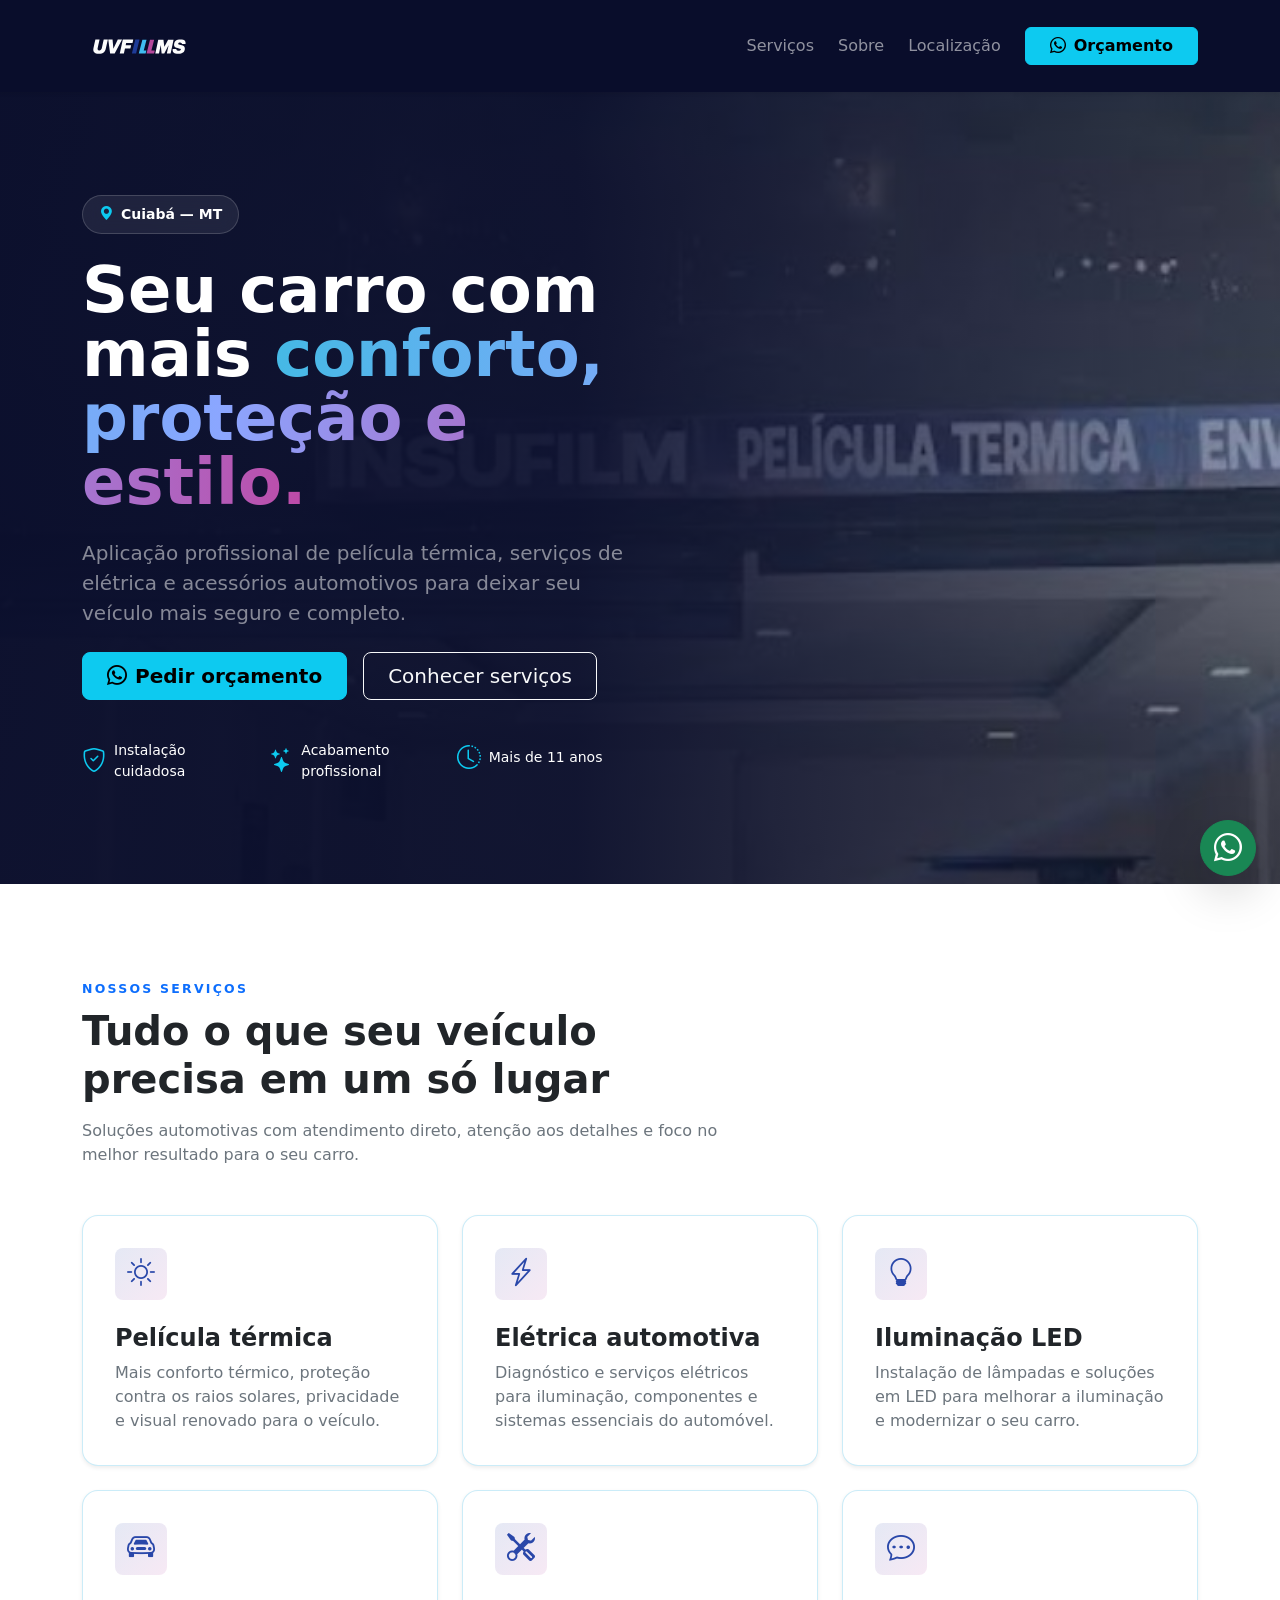
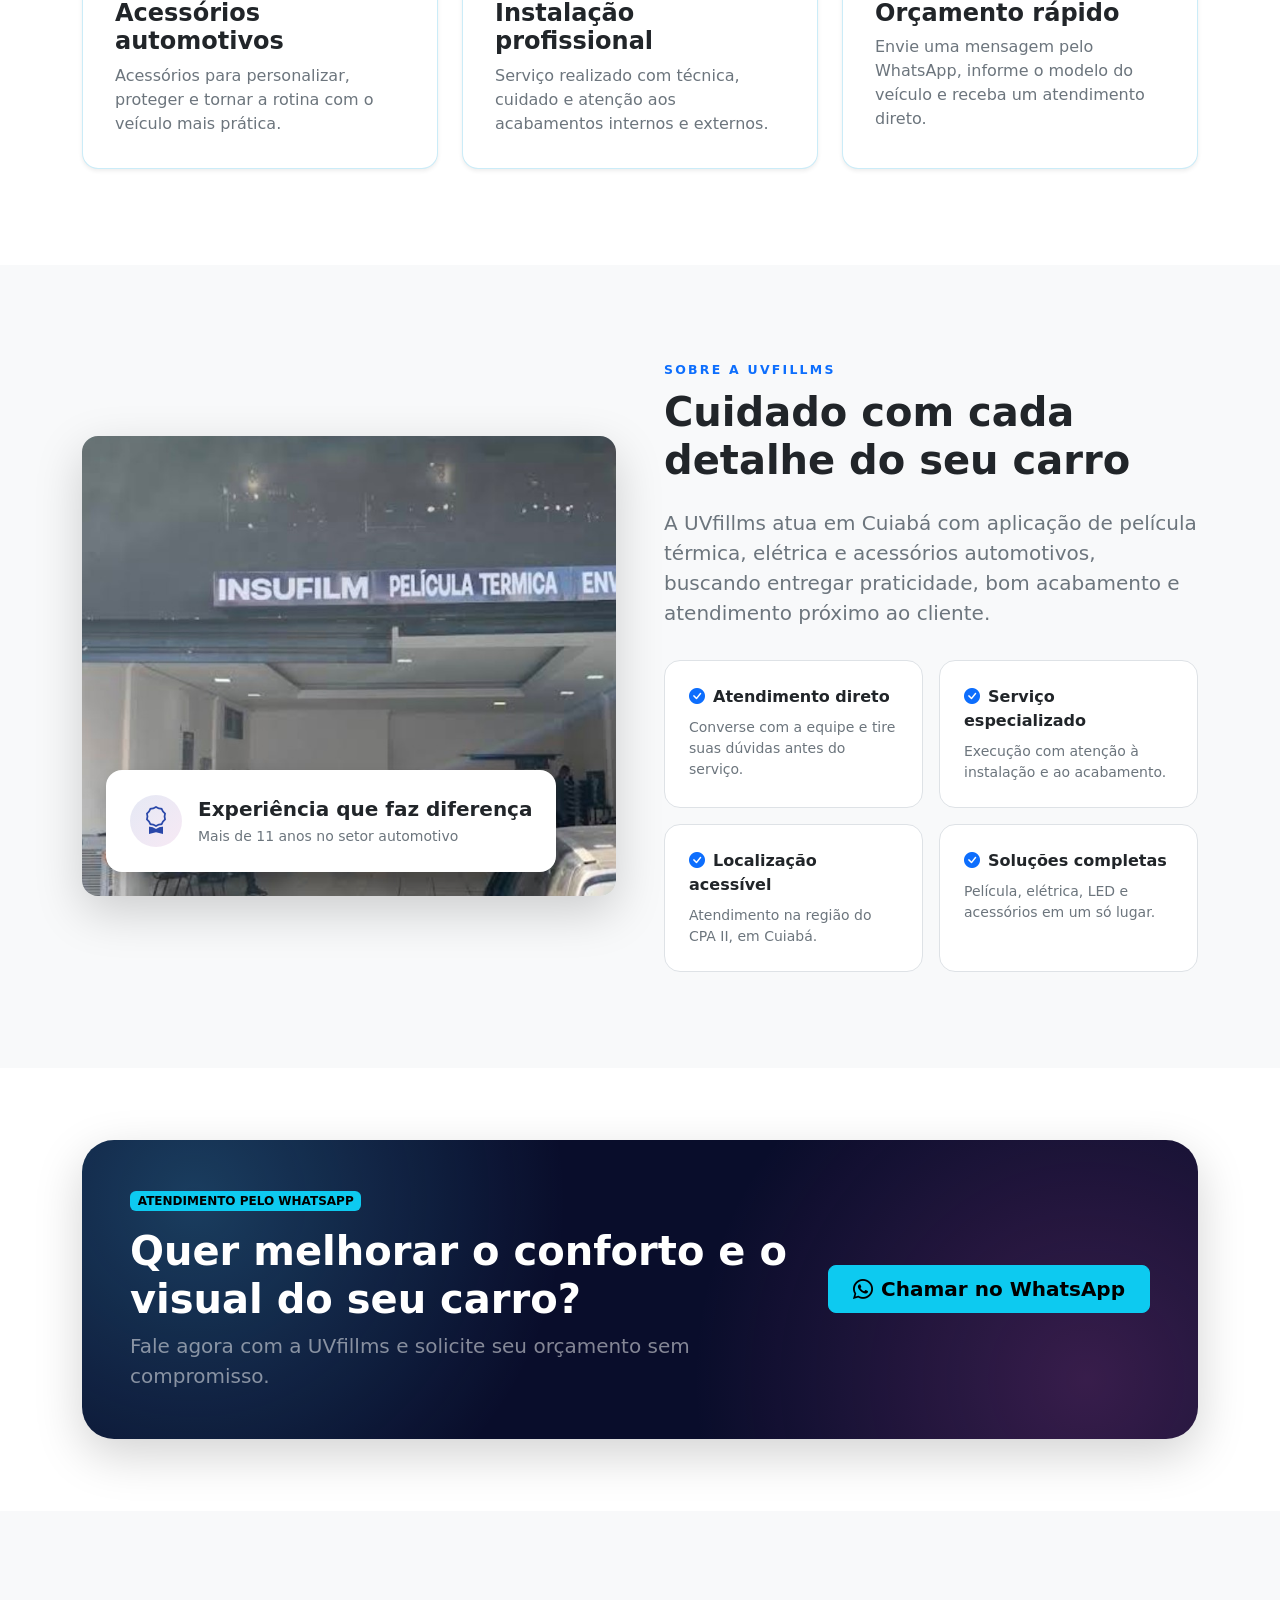
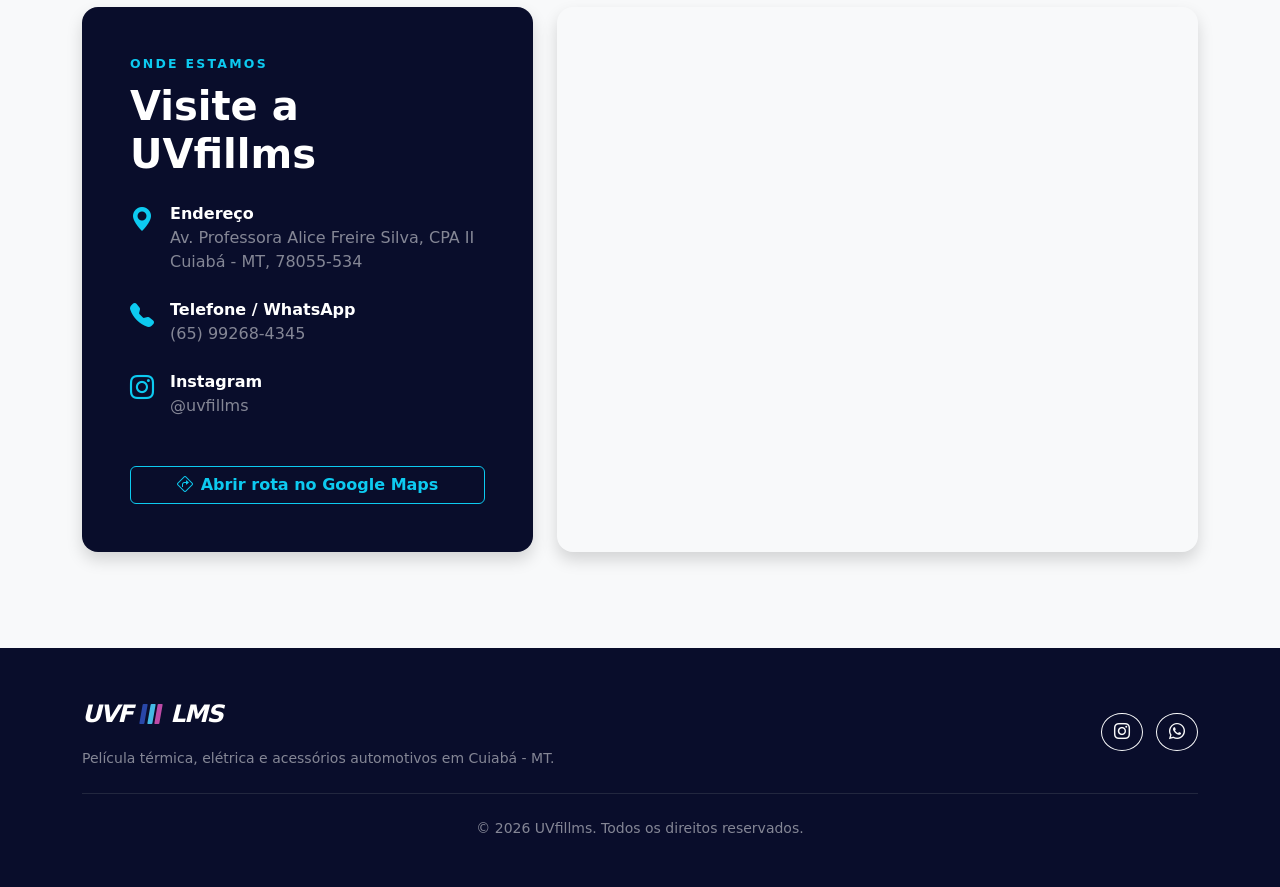
==== index.html @ c80cb38b "feat: add initial HTML structure for UVfillms website with responsive design and service details" ====
<!doctype html>
<html lang="pt-BR">

<head>
  <meta charset="utf-8">
  <meta name="viewport" content="width=device-width, initial-scale=1">
  <meta name="description"
    content="UVfillms — aplicação de película térmica, elétrica e acessórios automotivos em Cuiabá - MT.">
  <meta name="theme-color" content="#090d2b">
  <title>UVfillms | Película Térmica e Elétrica Automotiva</title>

  <link rel="preconnect" href="https://cdn.jsdelivr.net">
  <link href="https://cdn.jsdelivr.net/npm/bootstrap@5.3.3/dist/css/bootstrap.min.css" rel="stylesheet">
  <link href="https://cdn.jsdelivr.net/npm/bootstrap-icons@1.11.3/font/bootstrap-icons.min.css" rel="stylesheet">

  <style>
    :root {
      --uv-dark: #090d2b;
      --uv-blue: #2947a9;
      --uv-cyan: #45b9e5;
      --uv-purple: #bd4aa7;
      --uv-light: #f7f9ff;
    }

    html {
      scroll-behavior: smooth;
    }

    body {
      font-family: system-ui, -apple-system, "Segoe UI", sans-serif;
    }

    section {
      scroll-margin-top: 84px;
    }

    .bg-uv-dark {
      background-color: var(--uv-dark) !important;
    }

    .text-uv-cyan {
      color: var(--uv-cyan) !important;
    }

    .text-uv-purple {
      color: var(--uv-purple) !important;
    }

    .border-uv {
      border-color: rgba(69, 185, 229, .28) !important;
    }

    .btn-uv {
      --bs-btn-color: #fff;
      --bs-btn-bg: var(--uv-blue);
      --bs-btn-border-color: var(--uv-blue);
      --bs-btn-hover-color: #fff;
      --bs-btn-hover-bg: #213a8f;
      --bs-btn-hover-border-color: #213a8f;
      --bs-btn-active-bg: #1c327b;
      --bs-btn-active-border-color: #1c327b;
    }

    .brand-mark {
      display: inline-flex;
      align-items: center;
      gap: .55rem;
    }

    .brand-word {
      color: #fff;
      font-weight: 800;
      letter-spacing: -.06em;
      font-style: italic;
    }

    .brand-bars {
      display: inline-flex;
      gap: .16rem;
      transform: skew(-10deg);
    }

    .brand-bars span {
      display: block;
      width: .32rem;
      height: 1.25rem;
      border-radius: .05rem;
    }

    .brand-bars span:nth-child(1) {
      background: var(--uv-blue);
    }

    .brand-bars span:nth-child(2) {
      background: var(--uv-cyan);
    }

    .brand-bars span:nth-child(3) {
      background: var(--uv-purple);
    }

    .hero {
      min-height: 88vh;
      background:
        linear-gradient(90deg, rgba(9, 13, 43, .97) 0%, rgba(9, 13, 43, .92) 45%, rgba(9, 13, 43, .38) 100%),
        url('assets/fachada.jpeg') center 42% / cover no-repeat;
    }

    .hero-badge {
      background: rgba(255, 255, 255, .08);
      border: 1px solid rgba(255, 255, 255, .16);
      backdrop-filter: blur(10px);
    }

    .gradient-text {
      background: linear-gradient(90deg, var(--uv-cyan), #8ba6ff, var(--uv-purple));
      -webkit-background-clip: text;
      background-clip: text;
      color: transparent;
    }

    .section-kicker {
      letter-spacing: .18em;
      font-size: .78rem;
    }

    .service-card,
    .feature-card {
      transition: transform .25s ease, box-shadow .25s ease, border-color .25s ease;
    }

    .service-card:hover,
    .feature-card:hover {
      transform: translateY(-6px);
      box-shadow: 0 1rem 2.5rem rgba(9, 13, 43, .12) !important;
      border-color: rgba(69, 185, 229, .55) !important;
    }

    .icon-box {
      width: 3.25rem;
      height: 3.25rem;
      display: inline-flex;
      align-items: center;
      justify-content: center;
      background: linear-gradient(135deg, rgba(41, 71, 169, .12), rgba(189, 74, 167, .12));
      color: var(--uv-blue);
    }

    .photo-card img {
      height: 460px;
      object-fit: cover;
    }

    .cta-panel {
      background:
        radial-gradient(circle at 10% 20%, rgba(69, 185, 229, .28), transparent 36%),
        radial-gradient(circle at 90% 80%, rgba(189, 74, 167, .26), transparent 38%),
        var(--uv-dark);
    }

    .map-frame {
      min-height: 390px;
    }

    .whatsapp-float {
      z-index: 1080;
    }

    @media (max-width: 991.98px) {
      .hero {
        min-height: auto;
        background:
          linear-gradient(rgba(9, 13, 43, .88), rgba(9, 13, 43, .94)),
          url('assets/fachada.jpeg') center / cover no-repeat;
      }

      .photo-card img {
        height: 330px;
      }
    }
  </style>
</head>

<body class="bg-body-tertiary">

  <nav class="navbar navbar-expand-lg navbar-dark bg-uv-dark sticky-top shadow-sm" aria-label="Navegação principal">
    <div class="container py-2">
      <a class="navbar-brand brand-mark" href="#inicio" aria-label="UVfillms - início">
        <!-- <span class="brand-word fs-4">UVF</span>
        <span class="brand-bars" aria-hidden="true"><span></span><span></span><span></span></span>
        <span class="brand-word fs-4">LMS</span> -->
        <!-- srcset="./assets/logo.svg 1x, ./assets/logo-hd.svg 2x" -->
        <img src="./assets/logo_adobe_svg.svg" alt="Logotipo da empresa UVVfillms" height="50" />
      </a>
      <button class="navbar-toggler border-0" type="button" data-bs-toggle="collapse" data-bs-target="#menu"
        aria-controls="menu" aria-expanded="false" aria-label="Abrir menu">
        <span class="navbar-toggler-icon"></span>
      </button>
      <div class="collapse navbar-collapse" id="menu">
        <ul class="navbar-nav ms-auto align-items-lg-center gap-lg-2">
          <li class="nav-item"><a class="nav-link" href="#servicos">Serviços</a></li>
          <li class="nav-item"><a class="nav-link" href="#sobre">Sobre</a></li>
          <li class="nav-item"><a class="nav-link" href="#localizacao">Localização</a></li>
          <li class="nav-item ms-lg-2 mt-3 mt-lg-0">
            <a class="btn btn-info fw-semibold px-4"
              href="https://wa.me/5565992684345?text=Olá%2C%20vim%20pelo%20site%20da%20UVfillms%20e%20gostaria%20de%20um%20orçamento."
              target="_blank" rel="noopener">
              <i class="bi bi-whatsapp me-2"></i>Orçamento
            </a>
          </li>
        </ul>
      </div>
    </div>
  </nav>

  <main>
    <section id="inicio" class="hero d-flex align-items-center text-white">
      <div class="container py-5">
        <div class="row py-lg-5">
          <div class="col-lg-7 col-xl-6">
            <span class="hero-badge d-inline-flex align-items-center rounded-pill px-3 py-2 mb-4 small fw-semibold">
              <i class="bi bi-geo-alt-fill text-info me-2"></i>Cuiabá — MT
            </span>
            <h1 class="display-3 fw-bold lh-1 mb-4">Seu carro com mais <span class="gradient-text">conforto, proteção e
                estilo.</span></h1>
            <p class="lead text-white-50 mb-4">Aplicação profissional de película térmica, serviços de elétrica e
              acessórios automotivos para deixar seu veículo mais seguro e completo.</p>
            <div class="d-flex flex-column flex-sm-row gap-3">
              <a class="btn btn-info btn-lg fw-bold px-4"
                href="https://wa.me/5565992684345?text=Olá%2C%20quero%20solicitar%20um%20orçamento%20na%20UVfillms."
                target="_blank" rel="noopener">
                <i class="bi bi-whatsapp me-2"></i>Pedir orçamento
              </a>
              <a class="btn btn-outline-light btn-lg px-4" href="#servicos">Conhecer serviços</a>
            </div>
            <div class="row g-3 mt-4">
              <div class="col-12 col-sm-4">
                <div class="d-flex align-items-center"><i class="bi bi-shield-check fs-4 text-info me-2"></i><span
                    class="small">Instalação cuidadosa</span></div>
              </div>
              <div class="col-12 col-sm-4">
                <div class="d-flex align-items-center"><i class="bi bi-stars fs-4 text-info me-2"></i><span
                    class="small">Acabamento profissional</span></div>
              </div>
              <div class="col-12 col-sm-4">
                <div class="d-flex align-items-center"><i class="bi bi-clock-history fs-4 text-info me-2"></i><span
                    class="small">Mais de 11 anos</span></div>
              </div>
            </div>
          </div>
        </div>
      </div>
    </section>

    <section id="servicos" class="py-5 bg-white">
      <div class="container py-lg-5">
        <div class="row align-items-end mb-5">
          <div class="col-lg-7">
            <p class="section-kicker text-uppercase text-primary fw-bold mb-2">Nossos serviços</p>
            <h2 class="display-6 fw-bold mb-3">Tudo o que seu veículo precisa em um só lugar</h2>
            <p class="text-secondary mb-0">Soluções automotivas com atendimento direto, atenção aos detalhes e foco no
              melhor resultado para o seu carro.</p>
          </div>
        </div>

        <div class="row g-4">
          <div class="col-md-6 col-xl-4">
            <article class="card service-card h-100 border-uv shadow-sm rounded-4 p-2">
              <div class="card-body p-4">
                <span class="icon-box rounded-3 mb-4"><i class="bi bi-sun fs-3"></i></span>
                <h3 class="h4 fw-bold">Película térmica</h3>
                <p class="text-secondary mb-0">Mais conforto térmico, proteção contra os raios solares, privacidade e
                  visual renovado para o veículo.</p>
              </div>
            </article>
          </div>
          <div class="col-md-6 col-xl-4">
            <article class="card service-card h-100 border-uv shadow-sm rounded-4 p-2">
              <div class="card-body p-4">
                <span class="icon-box rounded-3 mb-4"><i class="bi bi-lightning-charge fs-3"></i></span>
                <h3 class="h4 fw-bold">Elétrica automotiva</h3>
                <p class="text-secondary mb-0">Diagnóstico e serviços elétricos para iluminação, componentes e sistemas
                  essenciais do automóvel.</p>
              </div>
            </article>
          </div>
          <div class="col-md-6 col-xl-4">
            <article class="card service-card h-100 border-uv shadow-sm rounded-4 p-2">
              <div class="card-body p-4">
                <span class="icon-box rounded-3 mb-4"><i class="bi bi-lightbulb fs-3"></i></span>
                <h3 class="h4 fw-bold">Iluminação LED</h3>
                <p class="text-secondary mb-0">Instalação de lâmpadas e soluções em LED para melhorar a iluminação e
                  modernizar o seu carro.</p>
              </div>
            </article>
          </div>
          <div class="col-md-6 col-xl-4">
            <article class="card service-card h-100 border-uv shadow-sm rounded-4 p-2">
              <div class="card-body p-4">
                <span class="icon-box rounded-3 mb-4"><i class="bi bi-car-front fs-3"></i></span>
                <h3 class="h4 fw-bold">Acessórios automotivos</h3>
                <p class="text-secondary mb-0">Acessórios para personalizar, proteger e tornar a rotina com o veículo
                  mais prática.</p>
              </div>
            </article>
          </div>
          <div class="col-md-6 col-xl-4">
            <article class="card service-card h-100 border-uv shadow-sm rounded-4 p-2">
              <div class="card-body p-4">
                <span class="icon-box rounded-3 mb-4"><i class="bi bi-tools fs-3"></i></span>
                <h3 class="h4 fw-bold">Instalação profissional</h3>
                <p class="text-secondary mb-0">Serviço realizado com técnica, cuidado e atenção aos acabamentos internos
                  e externos.</p>
              </div>
            </article>
          </div>
          <div class="col-md-6 col-xl-4">
            <article class="card service-card h-100 border-uv shadow-sm rounded-4 p-2">
              <div class="card-body p-4">
                <span class="icon-box rounded-3 mb-4"><i class="bi bi-chat-dots fs-3"></i></span>
                <h3 class="h4 fw-bold">Orçamento rápido</h3>
                <p class="text-secondary mb-0">Envie uma mensagem pelo WhatsApp, informe o modelo do veículo e receba um
                  atendimento direto.</p>
              </div>
            </article>
          </div>
        </div>
      </div>
    </section>

    <section id="sobre" class="py-5">
      <div class="container py-lg-5">
        <div class="row g-5 align-items-center">
          <div class="col-lg-6">
            <div class="position-relative photo-card">
              <img src="assets/fachada.jpeg" class="img-fluid w-100 rounded-4 shadow-lg"
                alt="Fachada da UVfillms em Cuiabá" loading="lazy">
              <div class="position-absolute bottom-0 start-0 m-3 m-md-4 bg-white rounded-4 shadow p-3 p-md-4">
                <div class="d-flex align-items-center gap-3">
                  <span class="icon-box rounded-circle flex-shrink-0"><i class="bi bi-award fs-3"></i></span>
                  <div><strong class="d-block fs-5">Experiência que faz diferença</strong><span
                      class="text-secondary small">Mais de 11 anos no setor automotivo</span></div>
                </div>
              </div>
            </div>
          </div>
          <div class="col-lg-6">
            <p class="section-kicker text-uppercase text-primary fw-bold mb-2">Sobre a UVfillms</p>
            <h2 class="display-6 fw-bold mb-4">Cuidado com cada detalhe do seu carro</h2>
            <p class="text-secondary fs-5">A UVfillms atua em Cuiabá com aplicação de película térmica, elétrica e
              acessórios automotivos, buscando entregar praticidade, bom acabamento e atendimento próximo ao cliente.
            </p>
            <div class="row g-3 mt-3">
              <div class="col-sm-6">
                <div class="feature-card bg-white border rounded-4 p-4 h-100"><i
                    class="bi bi-check-circle-fill text-primary me-2"></i><strong>Atendimento direto</strong>
                  <p class="small text-secondary mb-0 mt-2">Converse com a equipe e tire suas dúvidas antes do serviço.
                  </p>
                </div>
              </div>
              <div class="col-sm-6">
                <div class="feature-card bg-white border rounded-4 p-4 h-100"><i
                    class="bi bi-check-circle-fill text-primary me-2"></i><strong>Serviço especializado</strong>
                  <p class="small text-secondary mb-0 mt-2">Execução com atenção à instalação e ao acabamento.</p>
                </div>
              </div>
              <div class="col-sm-6">
                <div class="feature-card bg-white border rounded-4 p-4 h-100"><i
                    class="bi bi-check-circle-fill text-primary me-2"></i><strong>Localização acessível</strong>
                  <p class="small text-secondary mb-0 mt-2">Atendimento na região do CPA II, em Cuiabá.</p>
                </div>
              </div>
              <div class="col-sm-6">
                <div class="feature-card bg-white border rounded-4 p-4 h-100"><i
                    class="bi bi-check-circle-fill text-primary me-2"></i><strong>Soluções completas</strong>
                  <p class="small text-secondary mb-0 mt-2">Película, elétrica, LED e acessórios em um só lugar.</p>
                </div>
              </div>
            </div>
          </div>
        </div>
      </div>
    </section>

    <section class="py-5 bg-white">
      <div class="container py-lg-4">
        <div class="cta-panel rounded-5 text-white p-4 p-md-5 shadow-lg overflow-hidden">
          <div class="row align-items-center g-4">
            <div class="col-lg-8">
              <span class="badge text-bg-info mb-3">ATENDIMENTO PELO WHATSAPP</span>
              <h2 class="display-6 fw-bold">Quer melhorar o conforto e o visual do seu carro?</h2>
              <p class="lead text-white-50 mb-0">Fale agora com a UVfillms e solicite seu orçamento sem compromisso.</p>
            </div>
            <div class="col-lg-4 text-lg-end">
              <a class="btn btn-info btn-lg fw-bold px-4"
                href="https://wa.me/5565992684345?text=Olá%2C%20vim%20pelo%20site%20e%20quero%20um%20orçamento."
                target="_blank" rel="noopener"><i class="bi bi-whatsapp me-2"></i>Chamar no WhatsApp</a>
            </div>
          </div>
        </div>
      </div>
    </section>

    <section id="localizacao" class="py-5">
      <div class="container py-lg-5">
        <div class="row g-4 align-items-stretch">
          <div class="col-lg-5">
            <div class="bg-uv-dark text-white rounded-4 p-4 p-md-5 h-100 shadow">
              <p class="section-kicker text-uppercase text-info fw-bold mb-2">Onde estamos</p>
              <h2 class="display-6 fw-bold mb-4">Visite a UVfillms</h2>
              <div class="d-flex gap-3 mb-4"><i class="bi bi-geo-alt-fill text-info fs-4"></i>
                <div><strong class="d-block">Endereço</strong><span class="text-white-50">Av. Professora Alice Freire
                    Silva, CPA II<br>Cuiabá - MT, 78055-534</span></div>
              </div>
              <div class="d-flex gap-3 mb-4"><i class="bi bi-telephone-fill text-info fs-4"></i>
                <div><strong class="d-block">Telefone / WhatsApp</strong><a
                    class="link-light text-decoration-none text-white-50" href="tel:+5565992684345">(65) 99268-4345</a>
                </div>
              </div>
              <div class="d-flex gap-3 mb-5"><i class="bi bi-instagram text-info fs-4"></i>
                <div><strong class="d-block">Instagram</strong><a class="link-light text-decoration-none text-white-50"
                    href="https://www.instagram.com/uvfillms/" target="_blank" rel="noopener">@uvfillms</a></div>
              </div>
              <a class="btn btn-outline-info w-100 fw-semibold" href="https://maps.app.goo.gl/gQQMvjW72uJyNWbm9?g_st=ac"
                target="_blank" rel="noopener"><i class="bi bi-sign-turn-right me-2"></i>Abrir rota no Google Maps</a>
            </div>
          </div>
          <div class="col-lg-7">
            <iframe class="map-frame w-100 h-100 border-0 rounded-4 shadow" title="Mapa da UVfillms" loading="lazy"
              allowfullscreen referrerpolicy="no-referrer-when-downgrade"
              src="https://www.google.com/maps?q=Av.%20Professora%20Alice%20Freire%20Silva%2C%20CPA%20II%2C%20Cuiab%C3%A1%20MT&output=embed"></iframe>
          </div>
        </div>
      </div>
    </section>
  </main>

  <footer class="bg-uv-dark text-white py-5">
    <div class="container">
      <div class="row g-4 align-items-center">
        <div class="col-md-6">
          <a class="text-decoration-none brand-mark" href="#inicio">
            <span class="brand-word fs-4">UVF</span><span
              class="brand-bars"><span></span><span></span><span></span></span><span class="brand-word fs-4">LMS</span>
          </a>
          <p class="text-white-50 small mt-3 mb-0">Película térmica, elétrica e acessórios automotivos em Cuiabá - MT.
          </p>
        </div>
        <div class="col-md-6 text-md-end">
          <a class="btn btn-outline-light rounded-circle me-2" href="https://www.instagram.com/uvfillms/"
            target="_blank" rel="noopener" aria-label="Instagram"><i class="bi bi-instagram"></i></a>
          <a class="btn btn-outline-light rounded-circle" href="https://wa.me/5565992684345" target="_blank"
            rel="noopener" aria-label="WhatsApp"><i class="bi bi-whatsapp"></i></a>
        </div>
      </div>
      <hr class="border-secondary my-4">
      <p class="small text-white-50 mb-0 text-center">© <span id="ano"></span> UVfillms. Todos os direitos reservados.
      </p>
    </div>
  </footer>

  <a class="whatsapp-float btn btn-success rounded-circle shadow-lg position-fixed bottom-0 end-0 m-3 m-md-4 d-flex align-items-center justify-content-center"
    style="width: 3.5rem; height: 3.5rem;"
    href="https://wa.me/5565992684345?text=Olá%2C%20vim%20pelo%20site%20da%20UVfillms." target="_blank" rel="noopener"
    aria-label="Falar no WhatsApp">
    <i class="bi bi-whatsapp fs-3"></i>
  </a>

  <script src="https://cdn.jsdelivr.net/npm/bootstrap@5.3.3/dist/js/bootstrap.bundle.min.js"></script>
  <script>document.getElementById('ano').textContent = new Date().getFullYear();</script>
</body>

</html>
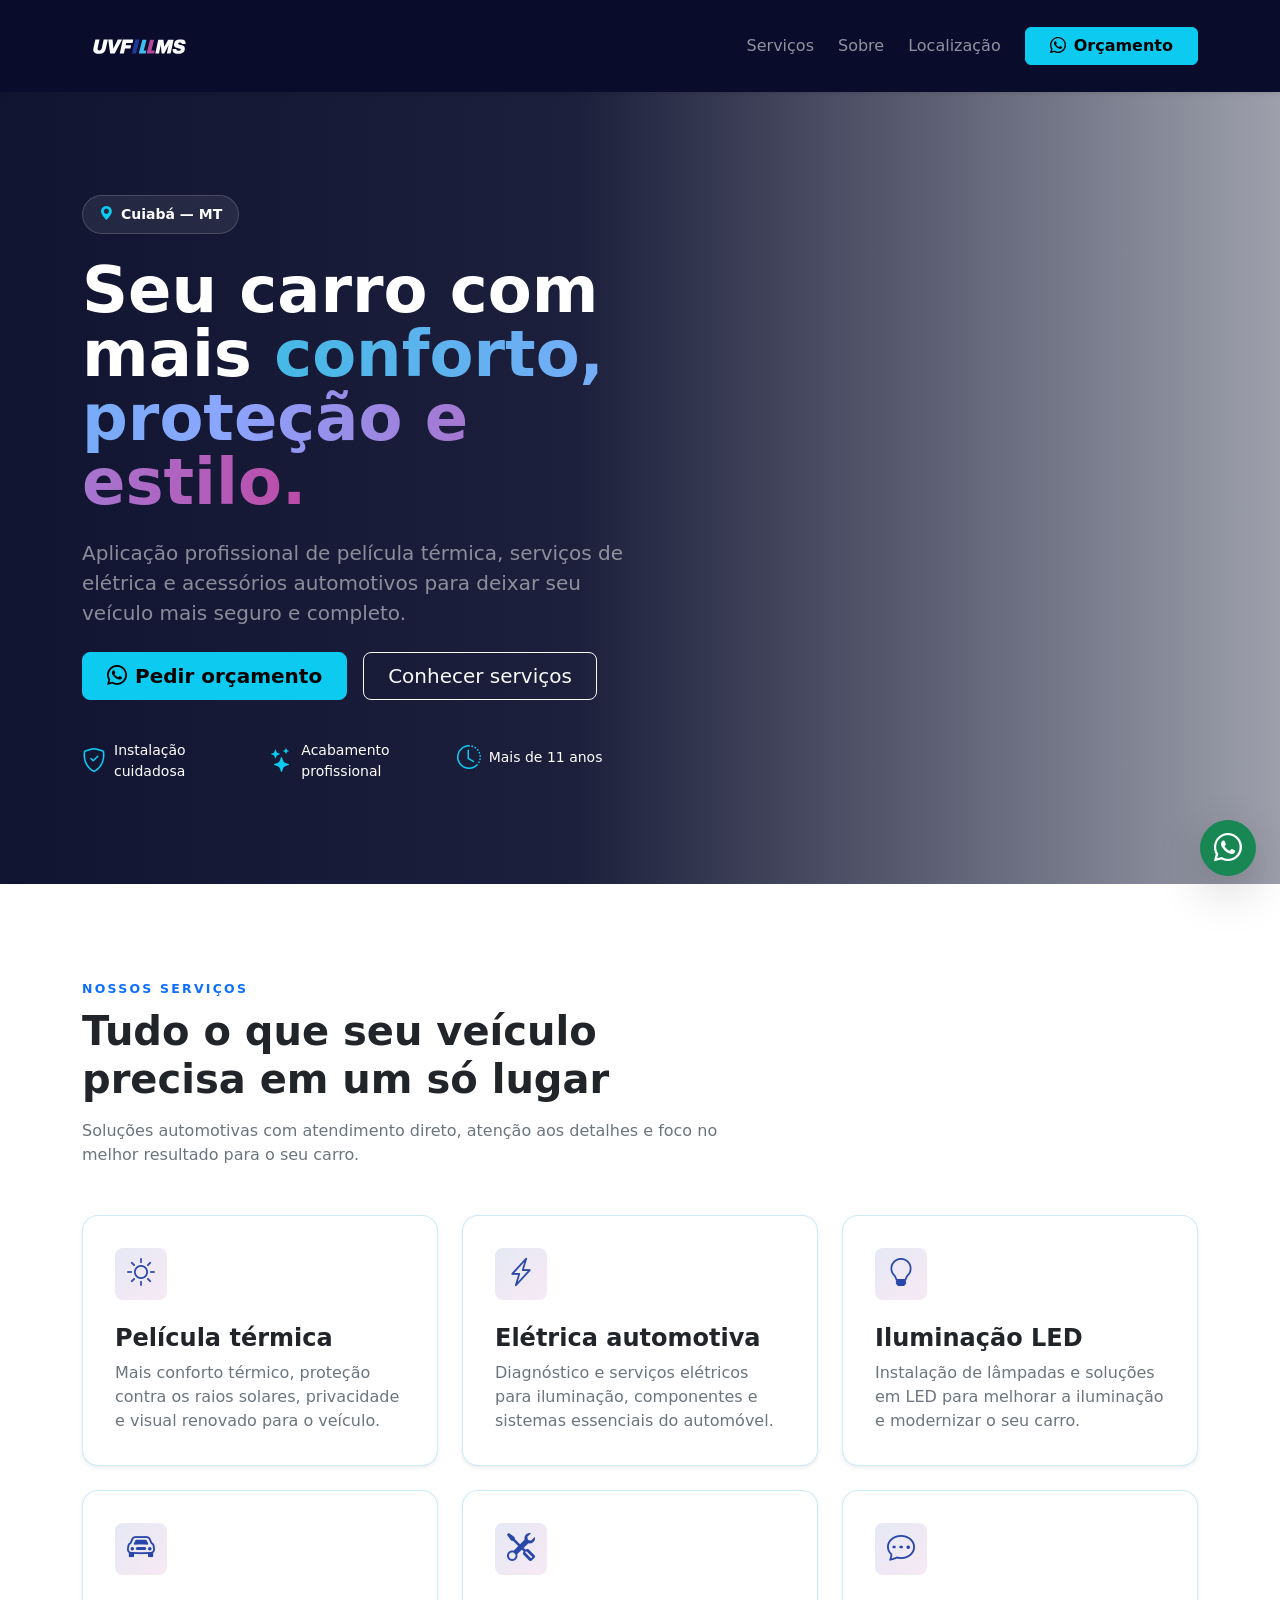
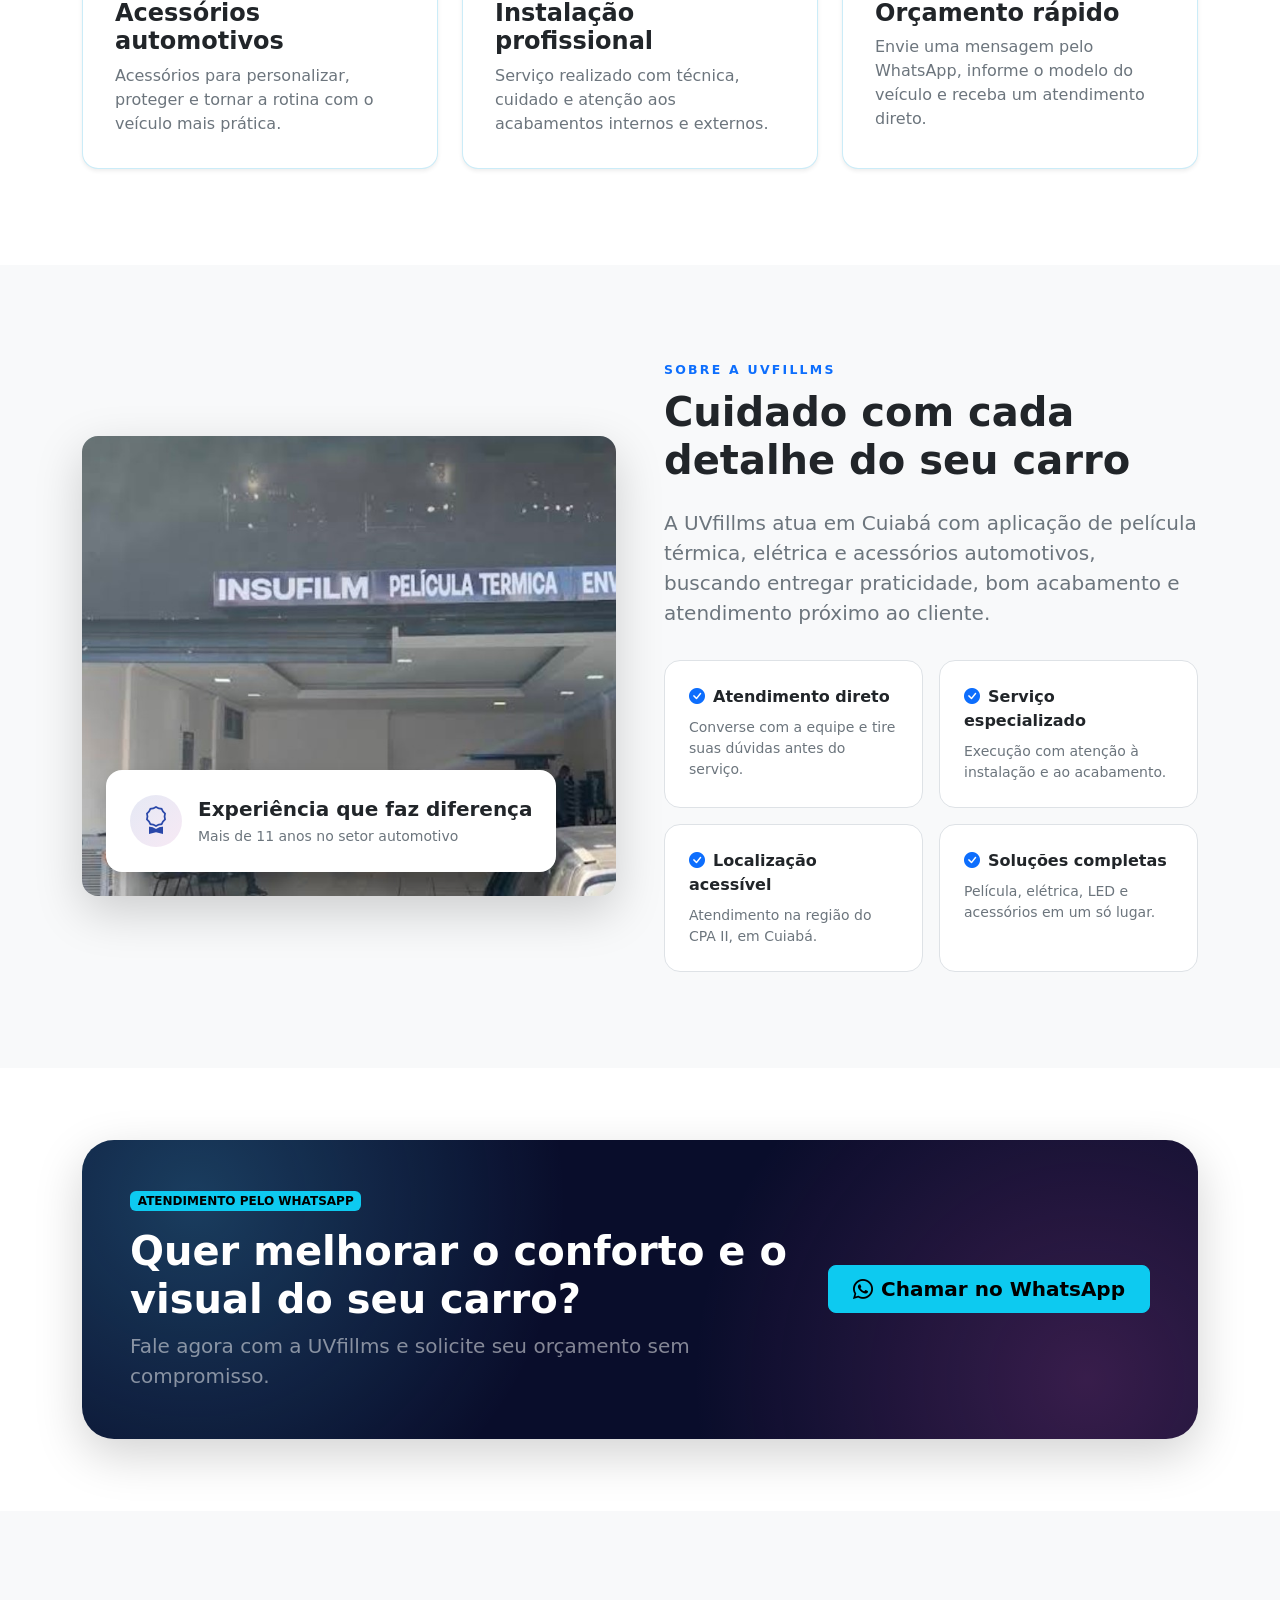
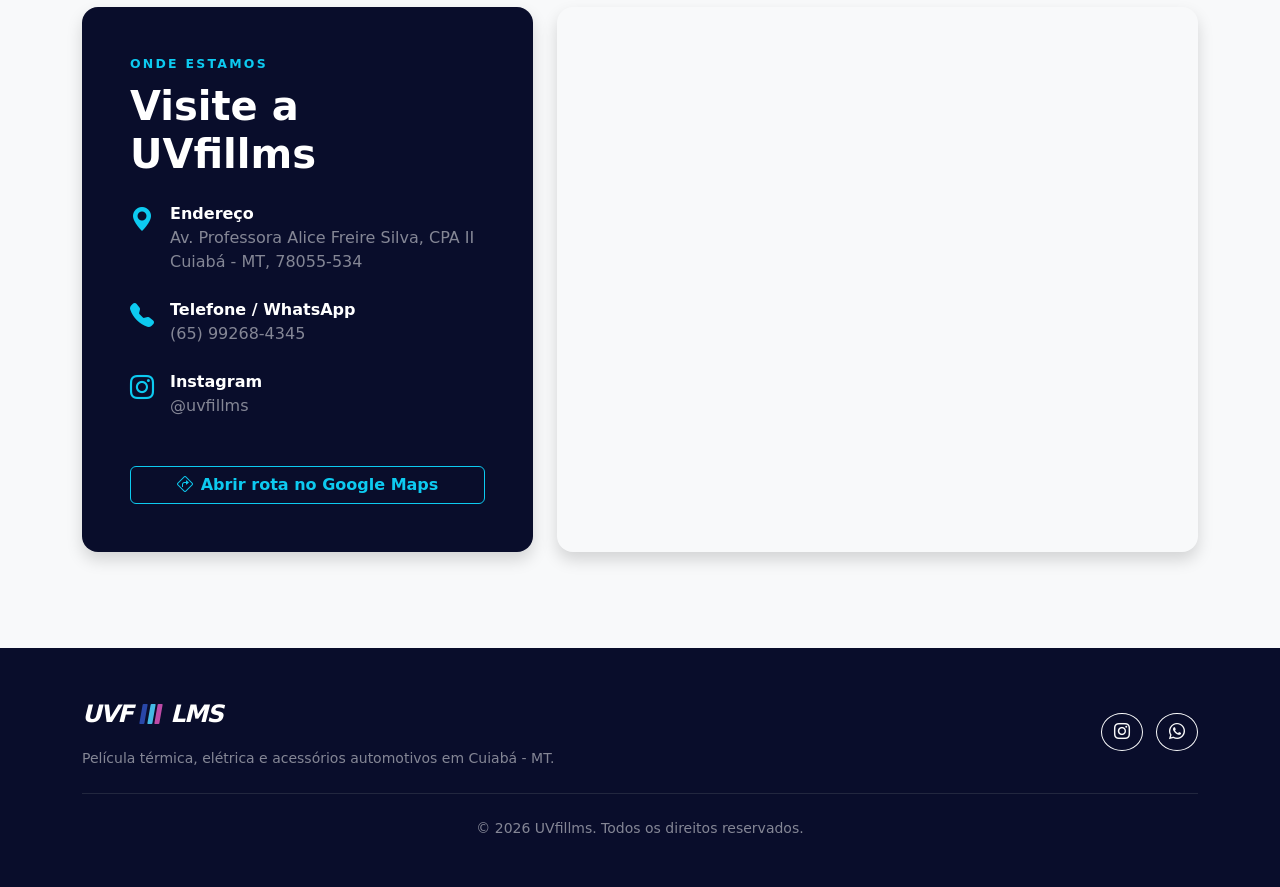
==== commit 7cd4031c: "Add favicon package and update index.html for favicon integration - Created a new favicon package wi" ====
--- a/index.html
+++ b/index.html
@@ -9,176 +9,13 @@
   <meta name="theme-color" content="#090d2b">
   <title>UVfillms | Película Térmica e Elétrica Automotiva</title>
 
-  <link rel="preconnect" href="https://cdn.jsdelivr.net">
-  <link href="https://cdn.jsdelivr.net/npm/bootstrap@5.3.3/dist/css/bootstrap.min.css" rel="stylesheet">
-  <link href="https://cdn.jsdelivr.net/npm/bootstrap-icons@1.11.3/font/bootstrap-icons.min.css" rel="stylesheet">
-
-  <style>
-    :root {
-      --uv-dark: #090d2b;
-      --uv-blue: #2947a9;
-      --uv-cyan: #45b9e5;
-      --uv-purple: #bd4aa7;
-      --uv-light: #f7f9ff;
-    }
-
-    html {
-      scroll-behavior: smooth;
-    }
-
-    body {
-      font-family: system-ui, -apple-system, "Segoe UI", sans-serif;
-    }
-
-    section {
-      scroll-margin-top: 84px;
-    }
-
-    .bg-uv-dark {
-      background-color: var(--uv-dark) !important;
-    }
-
-    .text-uv-cyan {
-      color: var(--uv-cyan) !important;
-    }
-
-    .text-uv-purple {
-      color: var(--uv-purple) !important;
-    }
-
-    .border-uv {
-      border-color: rgba(69, 185, 229, .28) !important;
-    }
-
-    .btn-uv {
-      --bs-btn-color: #fff;
-      --bs-btn-bg: var(--uv-blue);
-      --bs-btn-border-color: var(--uv-blue);
-      --bs-btn-hover-color: #fff;
-      --bs-btn-hover-bg: #213a8f;
-      --bs-btn-hover-border-color: #213a8f;
-      --bs-btn-active-bg: #1c327b;
-      --bs-btn-active-border-color: #1c327b;
-    }
-
-    .brand-mark {
-      display: inline-flex;
-      align-items: center;
-      gap: .55rem;
-    }
-
-    .brand-word {
-      color: #fff;
-      font-weight: 800;
-      letter-spacing: -.06em;
-      font-style: italic;
-    }
-
-    .brand-bars {
-      display: inline-flex;
-      gap: .16rem;
-      transform: skew(-10deg);
-    }
-
-    .brand-bars span {
-      display: block;
-      width: .32rem;
-      height: 1.25rem;
-      border-radius: .05rem;
-    }
-
-    .brand-bars span:nth-child(1) {
-      background: var(--uv-blue);
-    }
-
-    .brand-bars span:nth-child(2) {
-      background: var(--uv-cyan);
-    }
-
-    .brand-bars span:nth-child(3) {
-      background: var(--uv-purple);
-    }
-
-    .hero {
-      min-height: 88vh;
-      background:
-        linear-gradient(90deg, rgba(9, 13, 43, .97) 0%, rgba(9, 13, 43, .92) 45%, rgba(9, 13, 43, .38) 100%),
-        url('assets/fachada.jpeg') center 42% / cover no-repeat;
-    }
-
-    .hero-badge {
-      background: rgba(255, 255, 255, .08);
-      border: 1px solid rgba(255, 255, 255, .16);
-      backdrop-filter: blur(10px);
-    }
-
-    .gradient-text {
-      background: linear-gradient(90deg, var(--uv-cyan), #8ba6ff, var(--uv-purple));
-      -webkit-background-clip: text;
-      background-clip: text;
-      color: transparent;
-    }
-
-    .section-kicker {
-      letter-spacing: .18em;
-      font-size: .78rem;
-    }
-
-    .service-card,
-    .feature-card {
-      transition: transform .25s ease, box-shadow .25s ease, border-color .25s ease;
-    }
-
-    .service-card:hover,
-    .feature-card:hover {
-      transform: translateY(-6px);
-      box-shadow: 0 1rem 2.5rem rgba(9, 13, 43, .12) !important;
-      border-color: rgba(69, 185, 229, .55) !important;
-    }
-
-    .icon-box {
-      width: 3.25rem;
-      height: 3.25rem;
-      display: inline-flex;
-      align-items: center;
-      justify-content: center;
-      background: linear-gradient(135deg, rgba(41, 71, 169, .12), rgba(189, 74, 167, .12));
-      color: var(--uv-blue);
-    }
-
-    .photo-card img {
-      height: 460px;
-      object-fit: cover;
-    }
-
-    .cta-panel {
-      background:
-        radial-gradient(circle at 10% 20%, rgba(69, 185, 229, .28), transparent 36%),
-        radial-gradient(circle at 90% 80%, rgba(189, 74, 167, .26), transparent 38%),
-        var(--uv-dark);
-    }
-
-    .map-frame {
-      min-height: 390px;
-    }
-
-    .whatsapp-float {
-      z-index: 1080;
-    }
-
-    @media (max-width: 991.98px) {
-      .hero {
-        min-height: auto;
-        background:
-          linear-gradient(rgba(9, 13, 43, .88), rgba(9, 13, 43, .94)),
-          url('assets/fachada.jpeg') center / cover no-repeat;
-      }
-
-      .photo-card img {
-        height: 330px;
-      }
-    }
-  </style>
+  <link rel="icon" href="assets/favicon.ico" sizes="any">
+  <link rel="icon" type="image/svg+xml" href="./assets/package/favicon/favicon.svg">
+  <link rel="icon" type="image/png" sizes="32x32" href="./assets/package/favicon/favicon-32x32.png">
+  <link rel="icon" type="image/png" sizes="16x16" href="./assets/package/favicon/favicon-16x16.png">
+  <link rel="apple-touch-icon" sizes="180x180" href="./assets/package/favicon/apple-touch-icon.png">
+  <link rel="manifest" href="./assets/package/favicon/site.webmanifest">
+  <meta name="theme-color" content="#090d2b">
 </head>
 
 <body class="bg-body-tertiary">
@@ -468,6 +305,11 @@
 
   <script src="https://cdn.jsdelivr.net/npm/bootstrap@5.3.3/dist/js/bootstrap.bundle.min.js"></script>
   <script>document.getElementById('ano').textContent = new Date().getFullYear();</script>
+
+  <link rel="preconnect" href="https://cdn.jsdelivr.net">
+  <link href="https://cdn.jsdelivr.net/npm/bootstrap@5.3.3/dist/css/bootstrap.min.css" rel="stylesheet">
+  <link href="https://cdn.jsdelivr.net/npm/bootstrap-icons@1.11.3/font/bootstrap-icons.min.css" rel="stylesheet">
+  <link rel="stylesheet" href="./assets/css/index.css">
 </body>
 
 </html>
--- a/assets/css/index.css
+++ b/assets/css/index.css
@@ -0,0 +1,164 @@
+:root {
+    --uv-dark: #090d2b;
+    --uv-blue: #2947a9;
+    --uv-cyan: #45b9e5;
+    --uv-purple: #bd4aa7;
+    --uv-light: #f7f9ff;
+}
+
+html {
+    scroll-behavior: smooth;
+}
+
+body {
+    font-family: system-ui, -apple-system, "Segoe UI", sans-serif;
+}
+
+section {
+    scroll-margin-top: 84px;
+}
+
+.bg-uv-dark {
+    background-color: var(--uv-dark) !important;
+}
+
+.text-uv-cyan {
+    color: var(--uv-cyan) !important;
+}
+
+.text-uv-purple {
+    color: var(--uv-purple) !important;
+}
+
+.border-uv {
+    border-color: rgba(69, 185, 229, .28) !important;
+}
+
+.btn-uv {
+    --bs-btn-color: #fff;
+    --bs-btn-bg: var(--uv-blue);
+    --bs-btn-border-color: var(--uv-blue);
+    --bs-btn-hover-color: #fff;
+    --bs-btn-hover-bg: #213a8f;
+    --bs-btn-hover-border-color: #213a8f;
+    --bs-btn-active-bg: #1c327b;
+    --bs-btn-active-border-color: #1c327b;
+}
+
+.brand-mark {
+    display: inline-flex;
+    align-items: center;
+    gap: .55rem;
+}
+
+.brand-word {
+    color: #fff;
+    font-weight: 800;
+    letter-spacing: -.06em;
+    font-style: italic;
+}
+
+.brand-bars {
+    display: inline-flex;
+    gap: .16rem;
+    transform: skew(-10deg);
+}
+
+.brand-bars span {
+    display: block;
+    width: .32rem;
+    height: 1.25rem;
+    border-radius: .05rem;
+}
+
+.brand-bars span:nth-child(1) {
+    background: var(--uv-blue);
+}
+
+.brand-bars span:nth-child(2) {
+    background: var(--uv-cyan);
+}
+
+.brand-bars span:nth-child(3) {
+    background: var(--uv-purple);
+}
+
+.hero {
+    min-height: 88vh;
+    background:
+    linear-gradient(90deg, rgba(9, 13, 43, .97) 0%, rgba(9, 13, 43, .92) 45%, rgba(9, 13, 43, .38) 100%),
+    url('assets/fachada.jpeg') center 42% / cover no-repeat;
+}
+
+.hero-badge {
+    background: rgba(255, 255, 255, .08);
+    border: 1px solid rgba(255, 255, 255, .16);
+    backdrop-filter: blur(10px);
+}
+
+.gradient-text {
+    background: linear-gradient(90deg, var(--uv-cyan), #8ba6ff, var(--uv-purple));
+    -webkit-background-clip: text;
+    background-clip: text;
+    color: transparent;
+}
+
+.section-kicker {
+    letter-spacing: .18em;
+    font-size: .78rem;
+}
+
+.service-card,
+.feature-card {
+    transition: transform .25s ease, box-shadow .25s ease, border-color .25s ease;
+}
+
+.service-card:hover,
+.feature-card:hover {
+    transform: translateY(-6px);
+    box-shadow: 0 1rem 2.5rem rgba(9, 13, 43, .12) !important;
+    border-color: rgba(69, 185, 229, .55) !important;
+}
+
+.icon-box {
+    width: 3.25rem;
+    height: 3.25rem;
+    display: inline-flex;
+    align-items: center;
+    justify-content: center;
+    background: linear-gradient(135deg, rgba(41, 71, 169, .12), rgba(189, 74, 167, .12));
+    color: var(--uv-blue);
+}
+
+.photo-card img {
+    height: 460px;
+    object-fit: cover;
+}
+
+.cta-panel {
+    background:
+    radial-gradient(circle at 10% 20%, rgba(69, 185, 229, .28), transparent 36%),
+    radial-gradient(circle at 90% 80%, rgba(189, 74, 167, .26), transparent 38%),
+    var(--uv-dark);
+}
+
+.map-frame {
+    min-height: 390px;
+}
+
+.whatsapp-float {
+    z-index: 1080;
+}
+
+@media (max-width: 991.98px) {
+    .hero {
+    min-height: auto;
+    background:
+        linear-gradient(rgba(9, 13, 43, .88), rgba(9, 13, 43, .94)),
+        url('assets/fachada.jpeg') center / cover no-repeat;
+    }
+
+    .photo-card img {
+    height: 330px;
+    }
+}
